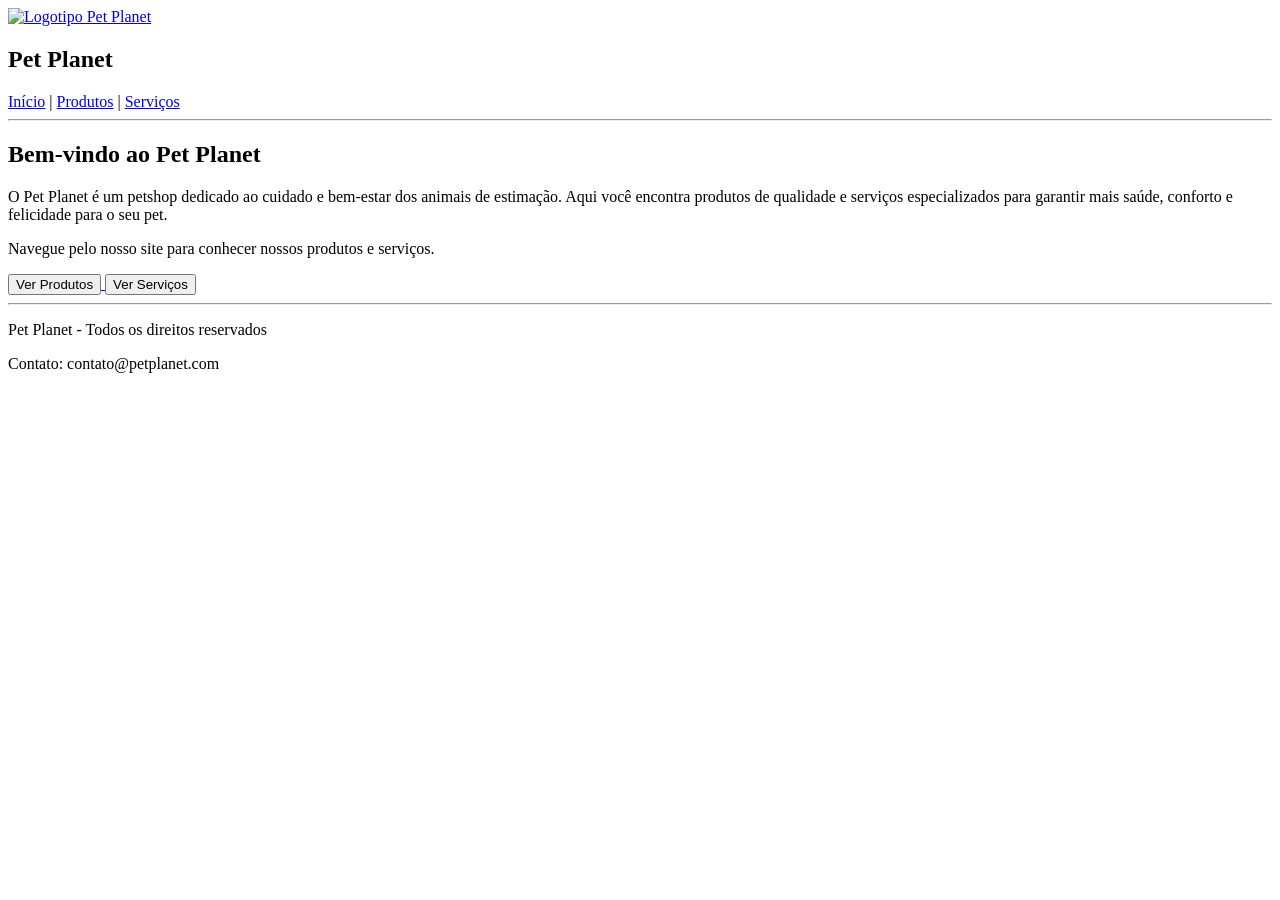
==== index.html @ a3a778d6 "adicionando imagens e paginas" ====
<!DOCTYPE html>
<html lang="pt-BR">

<head>
    <meta charset="UTF-8">
    <meta name="viewport" content="width=device-width, initial-scale=1.0">
    <title>Pet Planet</title>
</head>

<body>

    <header>

        <section id="titulo-site">

            <a href="index.html">
                <img src="images/logo-let-planet.png" alt="Logotipo Pet Planet" width="200">
            </a>

            <h1>Pet Planet</h1>

        </section>

        <nav id="menu-principal">

            <a href="index.html">Início</a> |
            <a href="produtos.html">Produtos</a> |
            <a href="servicos.html">Serviços</a>

        </nav>

    </header>

    <hr>

    <main>

        <section id="apresentacao-site">

            <h2>Bem-vindo ao Pet Planet</h2>

            <p>
                O Pet Planet é um petshop dedicado ao cuidado e bem-estar dos animais de estimação.
                Aqui você encontra produtos de qualidade e serviços especializados
                para garantir mais saúde, conforto e felicidade para o seu pet.
            </p>

            <p>
                Navegue pelo nosso site para conhecer nossos produtos e serviços.
            </p>

        </section>

        <section id="navegacao-principal">

            <a href="produtos.html">
                <button>Ver Produtos</button>
            </a>

            <a href="servicos.html">
                <button>Ver Serviços</button>
            </a>

        </section>

    </main>

    <hr>

    <footer>

        <section id="informacoes-legais">

            <p>Pet Planet - Todos os direitos reservados</p>
            <p>Contato: contato@petplanet.com</p>

        </section>

    </footer>

</body>

</html>
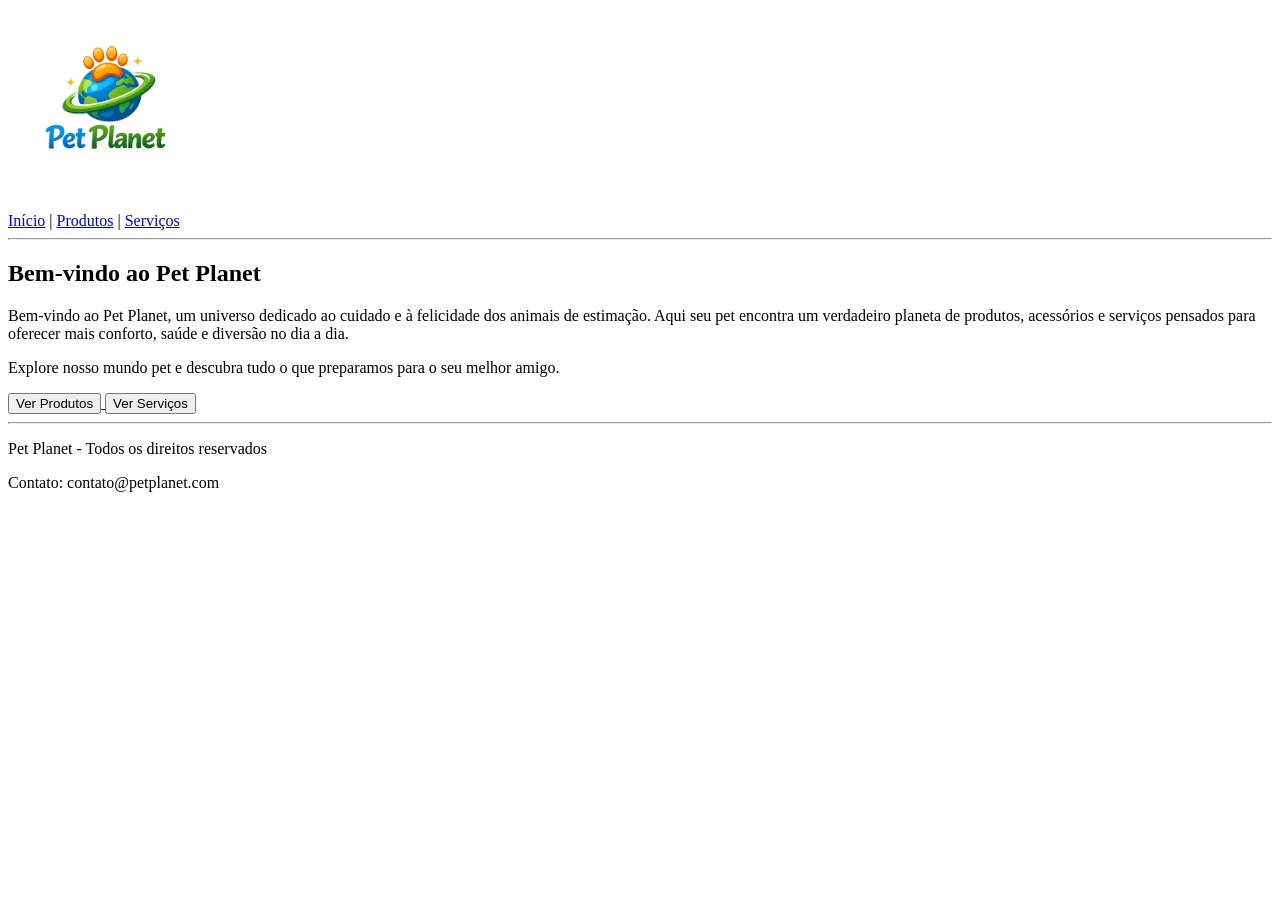
==== commit 4504037e: "pagina de documentacao" ====
--- a/index.html
+++ b/index.html
@@ -13,11 +13,7 @@
 
         <section id="titulo-site">
 
-            <a href="index.html">
-                <img src="images/logo-let-planet.png" alt="Logotipo Pet Planet" width="200">
-            </a>
-
-            <h1>Pet Planet</h1>
+            <img src="images/logo-pet-planet.png" alt="Logotipo Pet Planet" width="200">
 
         </section>
 
@@ -40,13 +36,14 @@
             <h2>Bem-vindo ao Pet Planet</h2>
 
             <p>
-                O Pet Planet é um petshop dedicado ao cuidado e bem-estar dos animais de estimação.
-                Aqui você encontra produtos de qualidade e serviços especializados
-                para garantir mais saúde, conforto e felicidade para o seu pet.
+                Bem-vindo ao Pet Planet, um universo dedicado ao cuidado e à felicidade
+                dos animais de estimação. Aqui seu pet encontra um verdadeiro planeta
+                de produtos, acessórios e serviços pensados para oferecer mais conforto,
+                saúde e diversão no dia a dia.      
             </p>
 
             <p>
-                Navegue pelo nosso site para conhecer nossos produtos e serviços.
+                Explore nosso mundo pet e descubra tudo o que preparamos para o seu melhor amigo.
             </p>
 
         </section>
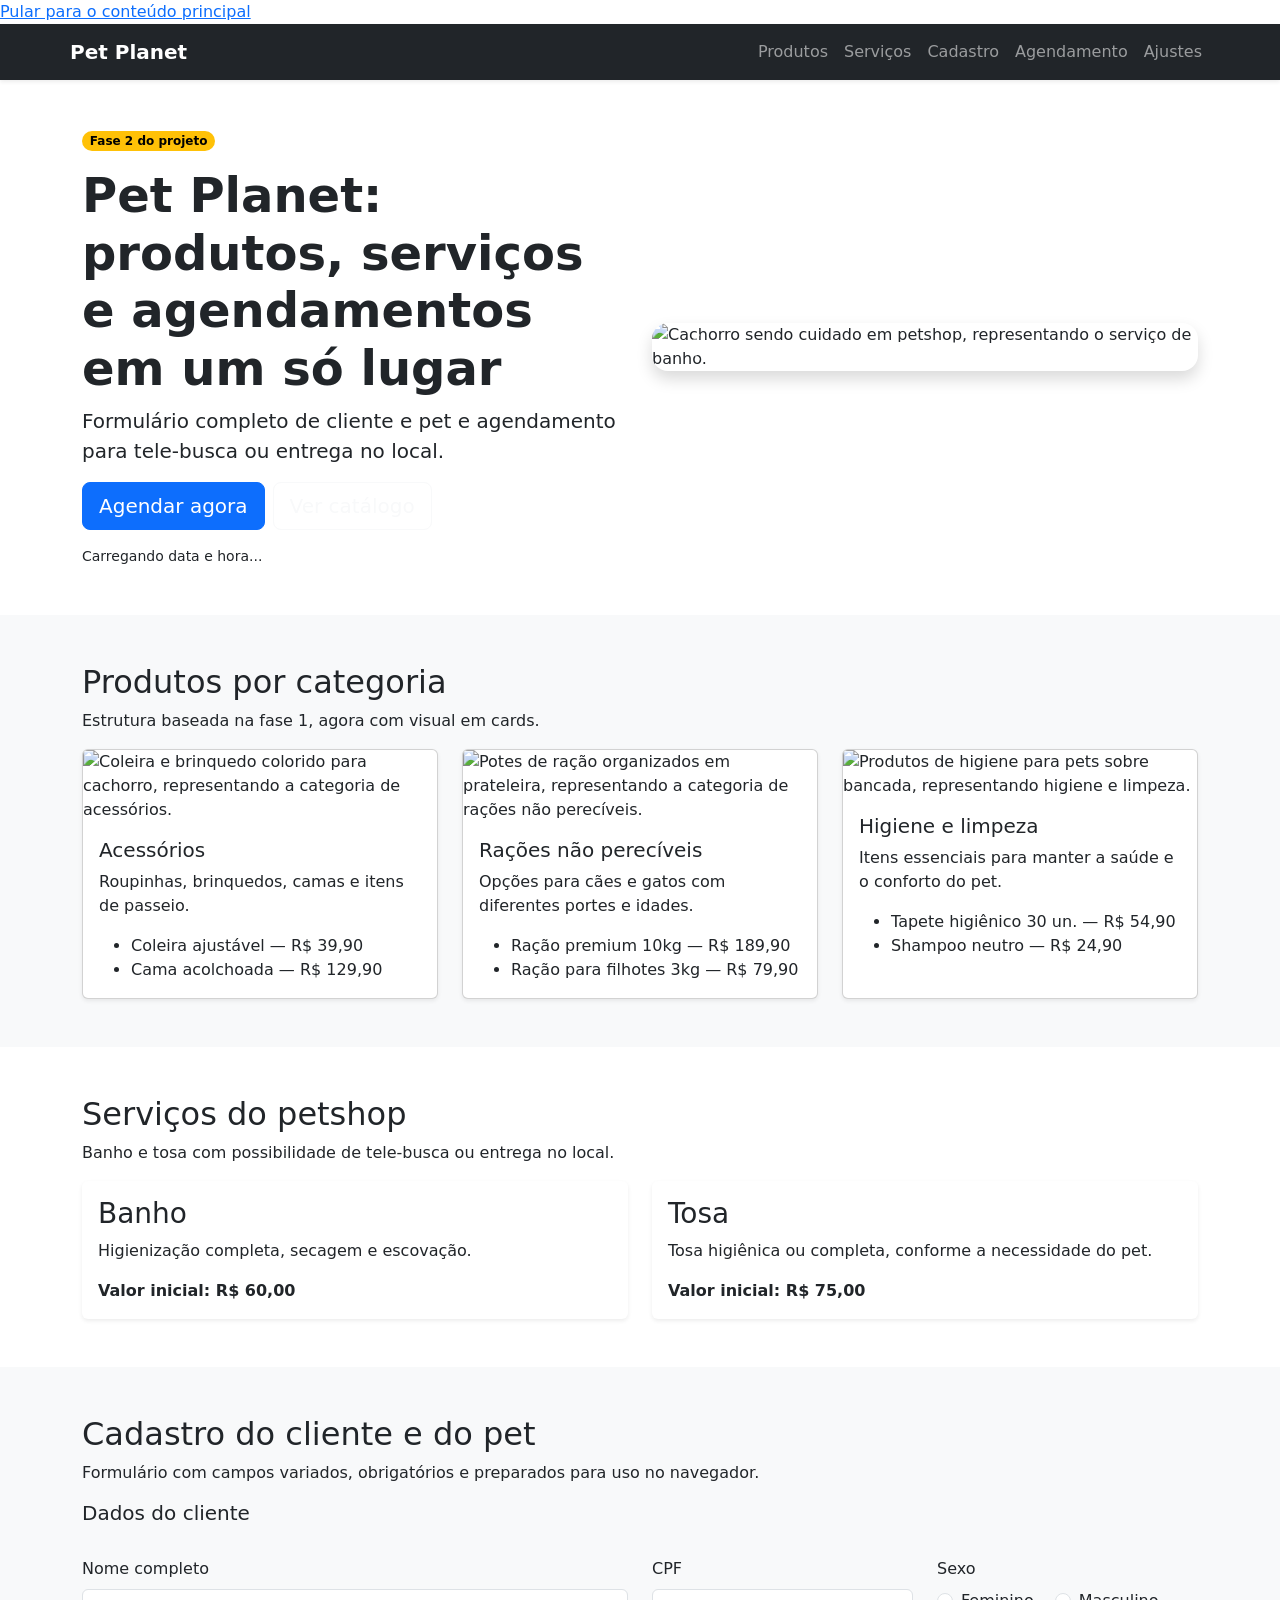
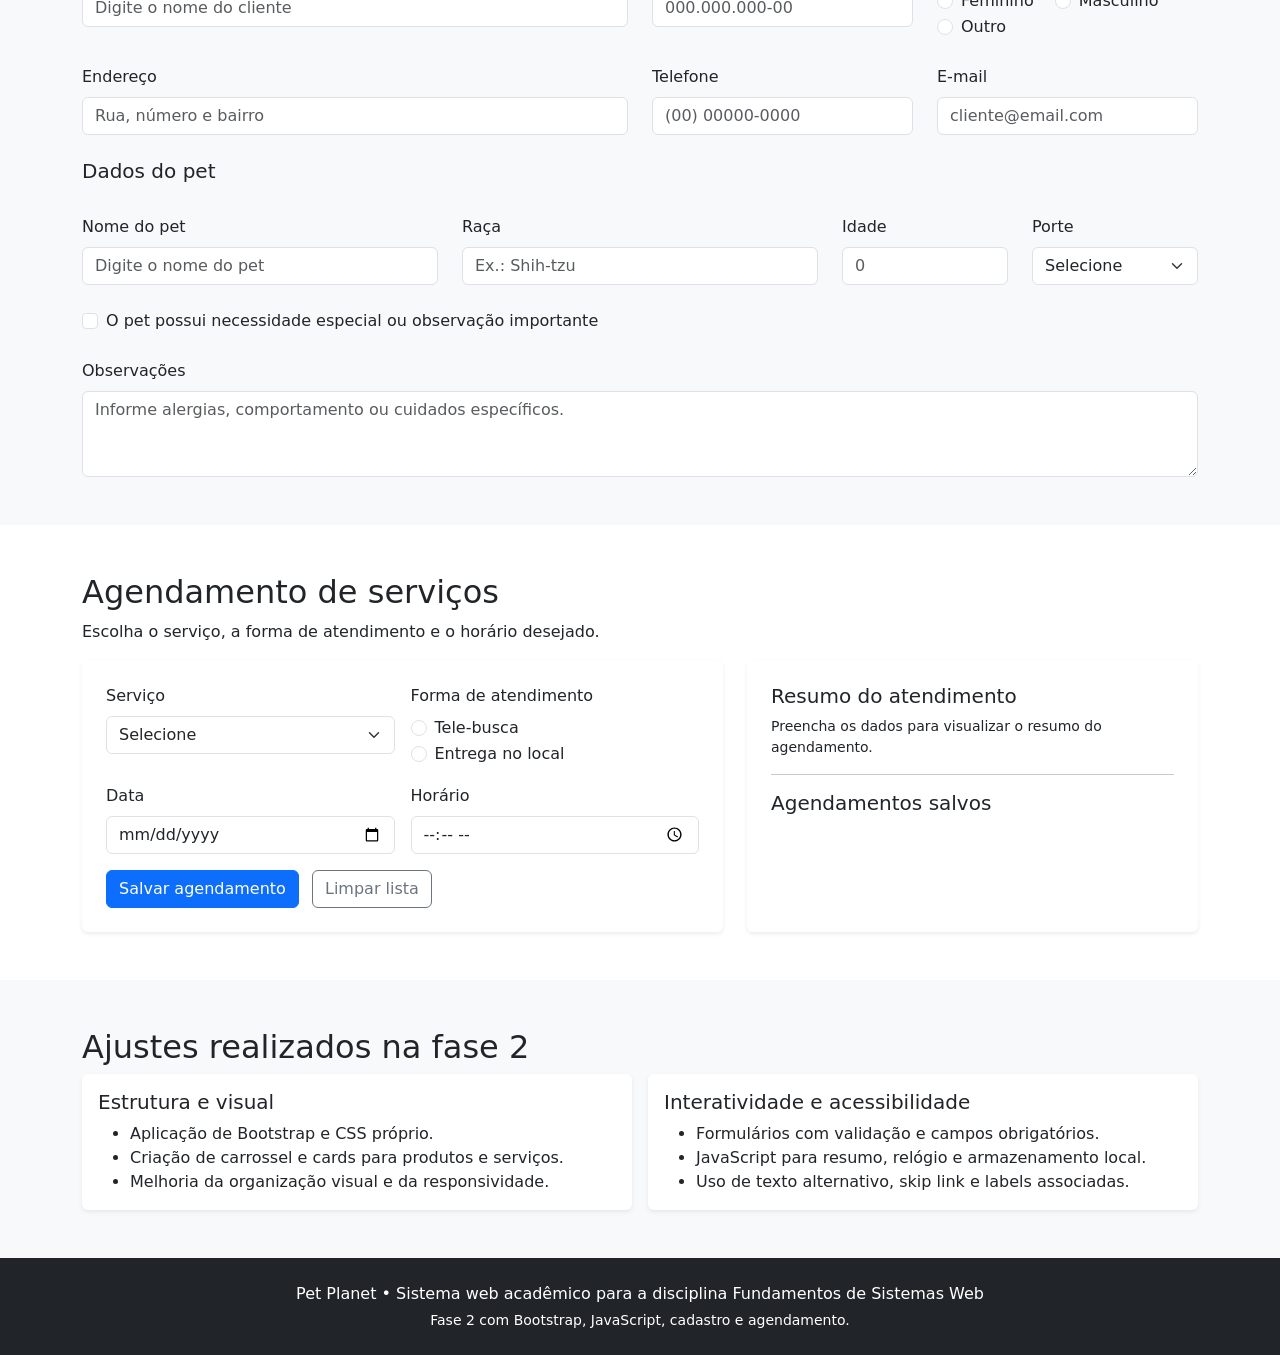
==== commit de1def0d: "Fase 2 index.htm;" ====
--- a/index.html
+++ b/index.html
@@ -1,80 +1,396 @@
 <!DOCTYPE html>
 <html lang="pt-BR">
-
 <head>
-    <meta charset="UTF-8">
-    <meta name="viewport" content="width=device-width, initial-scale=1.0">
-    <title>Pet Planet</title>
+  <meta charset="UTF-8">
+  <meta name="viewport" content="width=device-width, initial-scale=1.0">
+  <title>Pet Planet</title>
+  <meta name="description" content="Sistema web para petshop com catálogo, serviços e agendamento de banho e tosa.">
+  <link href="https://cdn.jsdelivr.net/npm/bootstrap@5.3.3/dist/css/bootstrap.min.css" rel="stylesheet">
+  <link rel="stylesheet" href="styles.css">
 </head>
-
 <body>
-
-    <header>
-
-        <section id="titulo-site">
-
-            <img src="images/logo-pet-planet.png" alt="Logotipo Pet Planet" width="200">
-
-        </section>
-
-        <nav id="menu-principal">
-
-            <a href="index.html">Início</a> |
-            <a href="produtos.html">Produtos</a> |
-            <a href="servicos.html">Serviços</a>
-
-        </nav>
-
-    </header>
-
-    <hr>
-
-    <main>
-
-        <section id="apresentacao-site">
-
-            <h2>Bem-vindo ao Pet Planet</h2>
-
-            <p>
-                Bem-vindo ao Pet Planet, um universo dedicado ao cuidado e à felicidade
-                dos animais de estimação. Aqui seu pet encontra um verdadeiro planeta
-                de produtos, acessórios e serviços pensados para oferecer mais conforto,
-                saúde e diversão no dia a dia.      
-            </p>
-
-            <p>
-                Explore nosso mundo pet e descubra tudo o que preparamos para o seu melhor amigo.
-            </p>
-
-        </section>
-
-        <section id="navegacao-principal">
-
-            <a href="produtos.html">
-                <button>Ver Produtos</button>
-            </a>
-
-            <a href="servicos.html">
-                <button>Ver Serviços</button>
-            </a>
-
-        </section>
-
-    </main>
-
-    <hr>
-
-    <footer>
-
-        <section id="informacoes-legais">
-
-            <p>Pet Planet - Todos os direitos reservados</p>
-            <p>Contato: contato@petplanet.com</p>
-
-        </section>
-
-    </footer>
-
+  <a class="skip-link" href="#conteudo">Pular para o conteúdo principal</a>
+
+  <header class="bg-dark text-white sticky-top shadow-sm">
+    <nav class="navbar navbar-expand-lg navbar-dark container" aria-label="Menu principal">
+      <a class="navbar-brand fw-bold" href="#inicio">Pet Planet</a>
+      <button class="navbar-toggler" type="button" data-bs-toggle="collapse" data-bs-target="#menuPrincipal" aria-controls="menuPrincipal" aria-expanded="false" aria-label="Abrir menu de navegação">
+        <span class="navbar-toggler-icon"></span>
+      </button>
+      <div class="collapse navbar-collapse" id="menuPrincipal">
+        <ul class="navbar-nav ms-auto">
+          <li class="nav-item"><a class="nav-link" href="#produtos">Produtos</a></li>
+          <li class="nav-item"><a class="nav-link" href="#servicos">Serviços</a></li>
+          <li class="nav-item"><a class="nav-link" href="#cadastro">Cadastro</a></li>
+          <li class="nav-item"><a class="nav-link" href="#agendamento">Agendamento</a></li>
+          <li class="nav-item"><a class="nav-link" href="#ajustes">Ajustes</a></li>
+        </ul>
+      </div>
+    </nav>
+  </header>
+
+  <main id="conteudo">
+    <section id="inicio" class="hero-section py-5">
+      <div class="container">
+        <div class="row align-items-center g-4">
+          <div class="col-lg-6">
+            <span class="badge rounded-pill text-bg-warning mb-3">Fase 2 do projeto</span>
+            <h1 class="display-5 fw-bold">Pet Planet: produtos, serviços e agendamentos em um só lugar</h1>
+            <p class="lead">Formulário completo de cliente e pet e agendamento para tele-busca ou entrega no local.</p>
+            <div class="d-flex flex-wrap gap-2">
+              <a href="#agendamento" class="btn btn-primary btn-lg">Agendar agora</a>
+              <a href="#produtos" class="btn btn-outline-light btn-lg">Ver catálogo</a>
+            </div>
+            <p class="mt-3 mb-0 small" id="relogio" aria-live="polite">Carregando data e hora...</p>
+          </div>
+          <div class="col-lg-6">
+            <div id="carouselPetPlanet" class="carousel slide shadow rounded-4 overflow-hidden" data-bs-ride="carousel" aria-label="Carrossel de destaques do petshop">
+              <div class="carousel-indicators">
+                <button type="button" data-bs-target="#carouselPetPlanet" data-bs-slide-to="0" class="active" aria-current="true" aria-label="Slide 1"></button>
+                <button type="button" data-bs-target="#carouselPetPlanet" data-bs-slide-to="1" aria-label="Slide 2"></button>
+                <button type="button" data-bs-target="#carouselPetPlanet" data-bs-slide-to="2" aria-label="Slide 3"></button>
+              </div>
+              <div class="carousel-inner">
+                <div class="carousel-item active">
+                  <img src="https://images.unsplash.com/photo-1517849845537-4d257902454a?auto=format&fit=crop&w=1200&q=80" class="d-block w-100 hero-image" alt="Cachorro sendo cuidado em petshop, representando o serviço de banho.">
+                  <div class="carousel-caption d-none d-md-block">
+                    <h2>Banho com cuidado</h2>
+                    <p>Higiene, conforto e atenção para o seu pet.</p>
+                  </div>
+                </div>
+                <div class="carousel-item">
+                  <img src="https://images.unsplash.com/photo-1548199973-03cce0bbc87b?auto=format&fit=crop&w=1200&q=80" class="d-block w-100 hero-image" alt="Cachorro com brinquedo, representando a categoria de acessórios do petshop.">
+                  <div class="carousel-caption d-none d-md-block">
+                    <h2>Acessórios e diversão</h2>
+                    <p>Produtos selecionados para o dia a dia do seu animal.</p>
+                  </div>
+                </div>
+                <div class="carousel-item">
+                  <img src="https://images.unsplash.com/photo-1516734212186-a967f81ad0d7?auto=format&fit=crop&w=1200&q=80" class="d-block w-100 hero-image" alt="Profissional do petshop segurando um gato, representando atendimento e carinho.">
+                  <div class="carousel-caption d-none d-md-block">
+                    <h2>Agendamento prático</h2>
+                    <p>Escolha o dia, o horário e a forma de entrega do pet.</p>
+                  </div>
+                </div>
+              </div>
+              <button class="carousel-control-prev" type="button" data-bs-target="#carouselPetPlanet" data-bs-slide="prev">
+                <span class="carousel-control-prev-icon" aria-hidden="true"></span>
+                <span class="visually-hidden">Anterior</span>
+              </button>
+              <button class="carousel-control-next" type="button" data-bs-target="#carouselPetPlanet" data-bs-slide="next">
+                <span class="carousel-control-next-icon" aria-hidden="true"></span>
+                <span class="visually-hidden">Próximo</span>
+              </button>
+            </div>
+          </div>
+        </div>
+      </div>
+    </section>
+
+    <section id="produtos" class="py-5 bg-body-tertiary">
+      <div class="container">
+        <div class="section-title">
+          <h2>Produtos por categoria</h2>
+          <p>Estrutura baseada na fase 1, agora com visual em cards.</p>
+        </div>
+        <div class="row g-4">
+          <div class="col-md-6 col-xl-4">
+            <article class="card h-100 shadow-sm">
+              <img src="https://images.unsplash.com/photo-1587300003388-59208cc962cb?auto=format&fit=crop&w=900&q=80" class="card-img-top product-image" alt="Coleira e brinquedo colorido para cachorro, representando a categoria de acessórios.">
+              <div class="card-body">
+                <h3 class="h5">Acessórios</h3>
+                <p>Roupinhas, brinquedos, camas e itens de passeio.</p>
+                <ul class="mb-0">
+                  <li>Coleira ajustável — R$ 39,90</li>
+                  <li>Cama acolchoada — R$ 129,90</li>
+                </ul>
+              </div>
+            </article>
+          </div>
+          <div class="col-md-6 col-xl-4">
+            <article class="card h-100 shadow-sm">
+              <img src="https://images.unsplash.com/photo-1583511655826-05700d52f4d9?auto=format&fit=crop&w=900&q=80" class="card-img-top product-image" alt="Potes de ração organizados em prateleira, representando a categoria de rações não perecíveis.">
+              <div class="card-body">
+                <h3 class="h5">Rações não perecíveis</h3>
+                <p>Opções para cães e gatos com diferentes portes e idades.</p>
+                <ul class="mb-0">
+                  <li>Ração premium 10kg — R$ 189,90</li>
+                  <li>Ração para filhotes 3kg — R$ 79,90</li>
+                </ul>
+              </div>
+            </article>
+          </div>
+          <div class="col-md-6 col-xl-4">
+            <article class="card h-100 shadow-sm">
+              <img src="https://images.unsplash.com/photo-1450778869180-41d0601e046e?auto=format&fit=crop&w=900&q=80" class="card-img-top product-image" alt="Produtos de higiene para pets sobre bancada, representando higiene e limpeza.">
+              <div class="card-body">
+                <h3 class="h5">Higiene e limpeza</h3>
+                <p>Itens essenciais para manter a saúde e o conforto do pet.</p>
+                <ul class="mb-0">
+                  <li>Tapete higiênico 30 un. — R$ 54,90</li>
+                  <li>Shampoo neutro — R$ 24,90</li>
+                </ul>
+              </div>
+            </article>
+          </div>
+        </div>
+      </div>
+    </section>
+
+    <section id="servicos" class="py-5">
+      <div class="container">
+        <div class="section-title">
+          <h2>Serviços do petshop</h2>
+          <p>Banho e tosa com possibilidade de tele-busca ou entrega no local.</p>
+        </div>
+        <div class="row g-4">
+          <div class="col-md-6">
+            <article class="card service-card h-100 border-0 shadow-sm">
+              <div class="card-body">
+                <h3 class="card-title">Banho</h3>
+                <p class="card-text">Higienização completa, secagem e escovação.</p>
+                <p class="fw-semibold mb-0">Valor inicial: R$ 60,00</p>
+              </div>
+            </article>
+          </div>
+          <div class="col-md-6">
+            <article class="card service-card h-100 border-0 shadow-sm">
+              <div class="card-body">
+                <h3 class="card-title">Tosa</h3>
+                <p class="card-text">Tosa higiênica ou completa, conforme a necessidade do pet.</p>
+                <p class="fw-semibold mb-0">Valor inicial: R$ 75,00</p>
+              </div>
+            </article>
+          </div>
+        </div>
+      </div>
+    </section>
+
+    <section id="cadastro" class="py-5 bg-body-tertiary">
+      <div class="container">
+        <div class="section-title">
+          <h2>Cadastro do cliente e do pet</h2>
+          <p>Formulário com campos variados, obrigatórios e preparados para uso no navegador.</p>
+        </div>
+
+        <form id="formCadastro" class="row g-4" novalidate>
+          <div class="col-12">
+            <h3 class="h5">Dados do cliente</h3>
+          </div>
+
+          <div class="col-md-6">
+            <label for="nomeCliente" class="form-label">Nome completo</label>
+            <input type="text" class="form-control" id="nomeCliente" placeholder="Digite o nome do cliente" required>
+            <div class="invalid-feedback">Informe o nome do cliente.</div>
+          </div>
+
+          <div class="col-md-3">
+            <label for="cpfCliente" class="form-label">CPF</label>
+            <input type="text" class="form-control" id="cpfCliente" placeholder="000.000.000-00" required>
+            <div class="invalid-feedback">Informe o CPF.</div>
+          </div>
+
+          <div class="col-md-3">
+            <label class="form-label d-block">Sexo</label>
+            <div class="form-check form-check-inline">
+              <input class="form-check-input" type="radio" name="sexoCliente" id="sexoF" value="Feminino" required>
+              <label class="form-check-label" for="sexoF">Feminino</label>
+            </div>
+            <div class="form-check form-check-inline">
+              <input class="form-check-input" type="radio" name="sexoCliente" id="sexoM" value="Masculino" required>
+              <label class="form-check-label" for="sexoM">Masculino</label>
+            </div>
+            <div class="form-check form-check-inline">
+              <input class="form-check-input" type="radio" name="sexoCliente" id="sexoOutro" value="Outro" required>
+              <label class="form-check-label" for="sexoOutro">Outro</label>
+            </div>
+          </div>
+
+          <div class="col-md-6">
+            <label for="enderecoCliente" class="form-label">Endereço</label>
+            <input type="text" class="form-control" id="enderecoCliente" placeholder="Rua, número e bairro" required>
+            <div class="invalid-feedback">Informe o endereço.</div>
+          </div>
+
+          <div class="col-md-3">
+            <label for="telefoneCliente" class="form-label">Telefone</label>
+            <input type="tel" class="form-control" id="telefoneCliente" placeholder="(00) 00000-0000" required>
+            <div class="invalid-feedback">Informe o telefone.</div>
+          </div>
+
+          <div class="col-md-3">
+            <label for="emailCliente" class="form-label">E-mail</label>
+            <input type="email" class="form-control" id="emailCliente" placeholder="cliente@email.com" required>
+            <div class="invalid-feedback">Informe um e-mail válido.</div>
+          </div>
+
+          <div class="col-12">
+            <h3 class="h5">Dados do pet</h3>
+          </div>
+
+          <div class="col-md-4">
+            <label for="nomePet" class="form-label">Nome do pet</label>
+            <input type="text" class="form-control" id="nomePet" placeholder="Digite o nome do pet" required>
+            <div class="invalid-feedback">Informe o nome do pet.</div>
+          </div>
+
+          <div class="col-md-4">
+            <label for="racaPet" class="form-label">Raça</label>
+            <input type="text" class="form-control" id="racaPet" placeholder="Ex.: Shih-tzu" required>
+            <div class="invalid-feedback">Informe a raça.</div>
+          </div>
+
+          <div class="col-md-2">
+            <label for="idadePet" class="form-label">Idade</label>
+            <input type="number" class="form-control" id="idadePet" min="0" max="30" placeholder="0" required>
+            <div class="invalid-feedback">Informe a idade.</div>
+          </div>
+
+          <div class="col-md-2">
+            <label for="portePet" class="form-label">Porte</label>
+            <select class="form-select" id="portePet" required>
+              <option value="">Selecione</option>
+              <option>Pequeno</option>
+              <option>Médio</option>
+              <option>Grande</option>
+            </select>
+            <div class="invalid-feedback">Selecione o porte.</div>
+          </div>
+
+          <div class="col-12">
+            <div class="form-check">
+              <input class="form-check-input" type="checkbox" id="necessidadesEspeciais">
+              <label class="form-check-label" for="necessidadesEspeciais">
+                O pet possui necessidade especial ou observação importante
+              </label>
+            </div>
+          </div>
+
+          <div class="col-12">
+            <label for="observacoesPet" class="form-label">Observações</label>
+            <textarea class="form-control" id="observacoesPet" rows="3" placeholder="Informe alergias, comportamento ou cuidados específicos."></textarea>
+          </div>
+        </form>
+      </div>
+    </section>
+
+    <section id="agendamento" class="py-5">
+      <div class="container">
+        <div class="section-title">
+          <h2>Agendamento de serviços</h2>
+          <p>Escolha o serviço, a forma de atendimento e o horário desejado.</p>
+        </div>
+
+        <div class="row g-4">
+          <div class="col-lg-7">
+            <form id="formAgendamento" class="card shadow-sm border-0 p-4" novalidate>
+              <div class="row g-3">
+                <div class="col-md-6">
+                  <label for="servico" class="form-label">Serviço</label>
+                  <select id="servico" class="form-select" required>
+                    <option value="">Selecione</option>
+                    <option value="Banho">Banho</option>
+                    <option value="Tosa">Tosa</option>
+                  </select>
+                  <div class="invalid-feedback">Selecione um serviço.</div>
+                </div>
+
+                <div class="col-md-6">
+                  <label class="form-label d-block">Forma de atendimento</label>
+                  <div class="form-check">
+                    <input class="form-check-input" type="radio" name="formaAtendimento" id="teleBusca" value="Tele-busca" required>
+                    <label class="form-check-label" for="teleBusca">Tele-busca</label>
+                  </div>
+                  <div class="form-check">
+                    <input class="form-check-input" type="radio" name="formaAtendimento" id="entregaLocal" value="Entrega no local" required>
+                    <label class="form-check-label" for="entregaLocal">Entrega no local</label>
+                  </div>
+                </div>
+
+                <div class="col-md-6">
+                  <label for="dataAgendamento" class="form-label">Data</label>
+                  <input type="date" id="dataAgendamento" class="form-control" required>
+                  <div class="invalid-feedback">Escolha uma data válida.</div>
+                </div>
+
+                <div class="col-md-6">
+                  <label for="horaAgendamento" class="form-label">Horário</label>
+                  <input type="time" id="horaAgendamento" class="form-control" min="08:00" max="18:00" required>
+                  <div class="invalid-feedback">Escolha um horário entre 08:00 e 18:00.</div>
+                </div>
+
+                <div class="col-12 d-none" id="grupoEnderecoColeta">
+                  <label for="enderecoColeta" class="form-label">Endereço para tele-busca</label>
+                  <input type="text" id="enderecoColeta" class="form-control" placeholder="Informe o endereço da coleta">
+                  <div class="form-text">Este campo será exigido quando a opção tele-busca estiver selecionada.</div>
+                </div>
+
+                <div class="col-12">
+                  <button type="submit" class="btn btn-primary">Salvar agendamento</button>
+                  <button type="button" class="btn btn-outline-secondary ms-2" id="limparAgendamentos">Limpar lista</button>
+                </div>
+              </div>
+            </form>
+          </div>
+
+          <div class="col-lg-5">
+            <aside class="card shadow-sm border-0 p-4 h-100">
+              <h3 class="h5">Resumo do atendimento</h3>
+              <div id="resumoAgendamento" class="small">
+                Preencha os dados para visualizar o resumo do agendamento.
+              </div>
+              <hr>
+              <h3 class="h5">Agendamentos salvos</h3>
+              <ul id="listaAgendamentos" class="list-group list-group-flush" aria-live="polite"></ul>
+            </aside>
+          </div>
+        </div>
+      </div>
+    </section>
+
+    <section id="ajustes" class="py-5 bg-body-tertiary">
+      <div class="container">
+        <div class="section-title">
+          <h2>Ajustes realizados na fase 2</h2>
+        </div>
+        <div class="row g-3">
+          <div class="col-md-6">
+            <div class="card h-100 shadow-sm border-0">
+              <div class="card-body">
+                <h3 class="h5">Estrutura e visual</h3>
+                <ul class="mb-0">
+                  <li>Aplicação de Bootstrap e CSS próprio.</li>
+                  <li>Criação de carrossel e cards para produtos e serviços.</li>
+                  <li>Melhoria da organização visual e da responsividade.</li>
+                </ul>
+              </div>
+            </div>
+          </div>
+          <div class="col-md-6">
+            <div class="card h-100 shadow-sm border-0">
+              <div class="card-body">
+                <h3 class="h5">Interatividade e acessibilidade</h3>
+                <ul class="mb-0">
+                  <li>Formulários com validação e campos obrigatórios.</li>
+                  <li>JavaScript para resumo, relógio e armazenamento local.</li>
+                  <li>Uso de texto alternativo, skip link e labels associadas.</li>
+                </ul>
+              </div>
+            </div>
+          </div>
+        </div>
+      </div>
+    </section>
+  </main>
+
+  <footer class="bg-dark text-white py-4">
+    <div class="container text-center">
+      <p class="mb-1">Pet Planet • Sistema web acadêmico para a disciplina Fundamentos de Sistemas Web</p>
+      <p class="mb-0 small">Fase 2 com Bootstrap, JavaScript, cadastro e agendamento.</p>
+    </div>
+  </footer>
+
+  <script src="https://cdn.jsdelivr.net/npm/bootstrap@5.3.3/dist/js/bootstrap.bundle.min.js"></script>
+  <script src="script.js"></script>
 </body>
-
-</html>+</html>
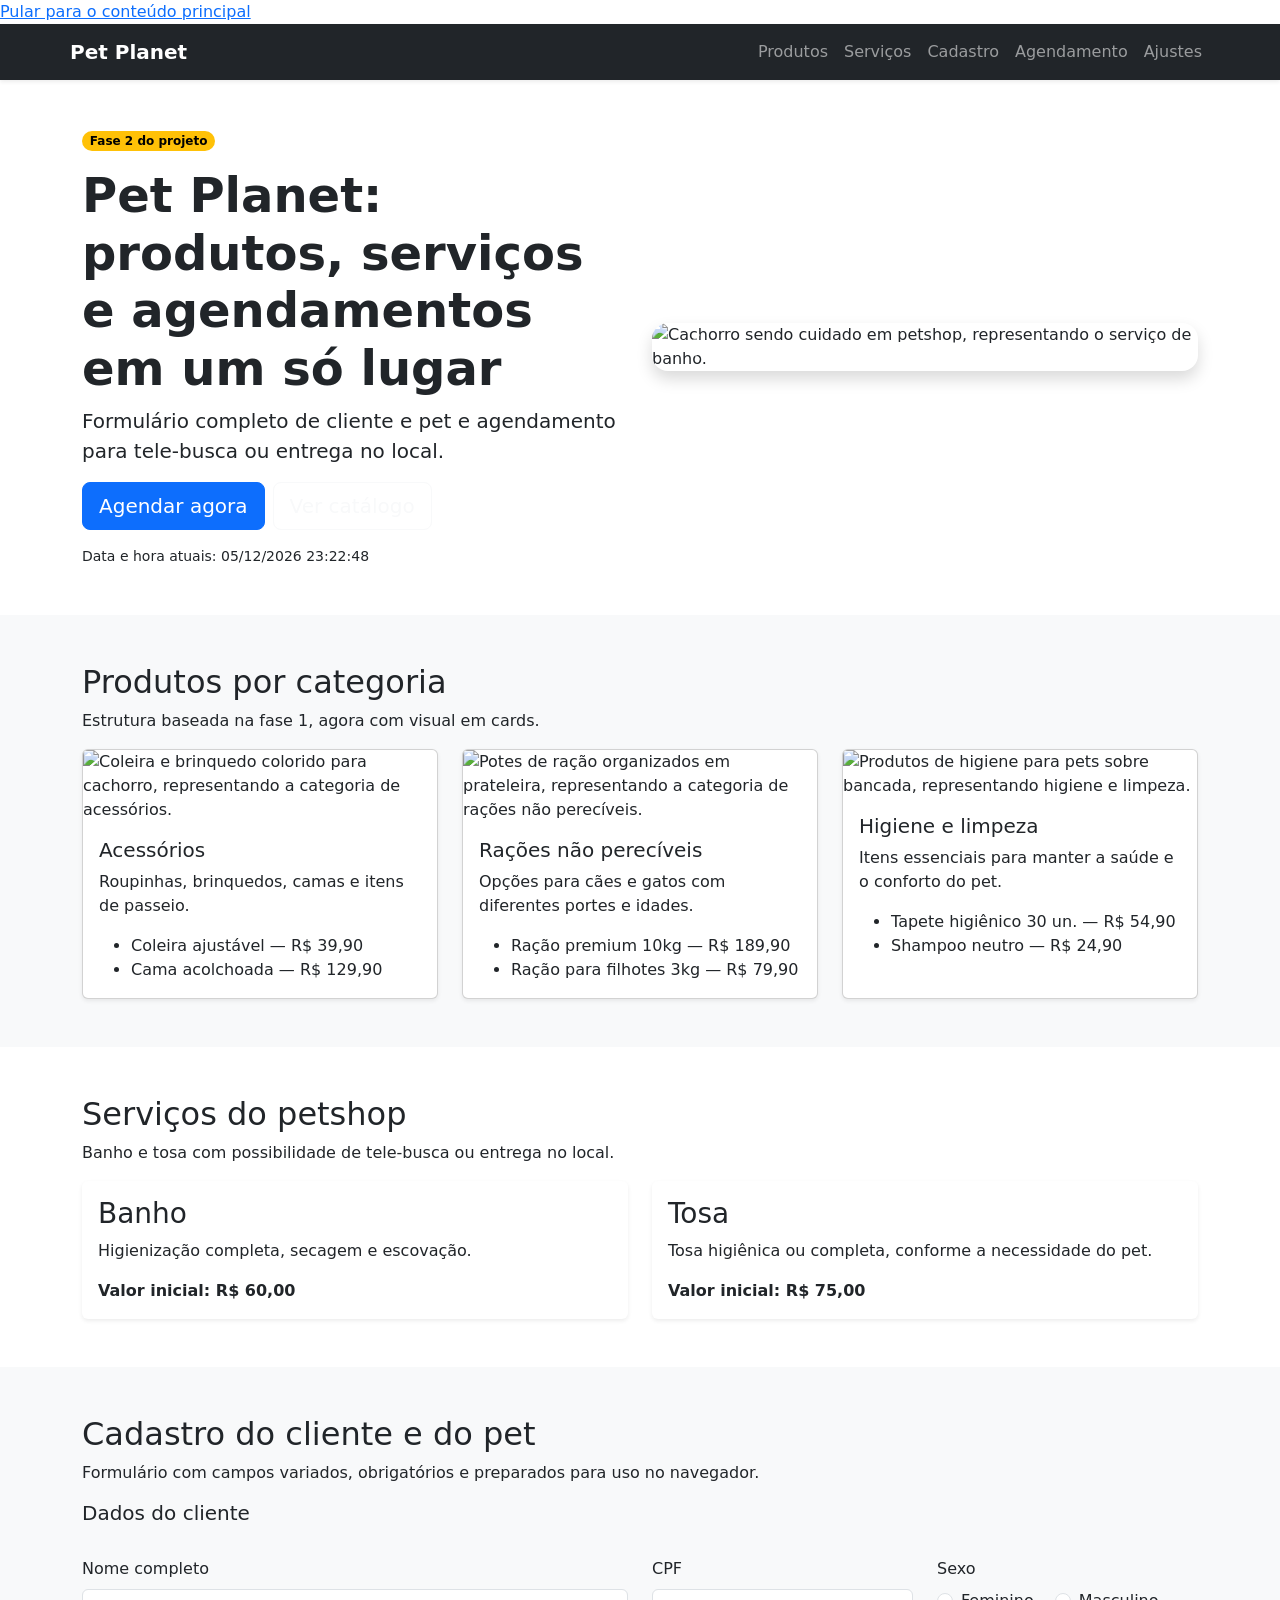
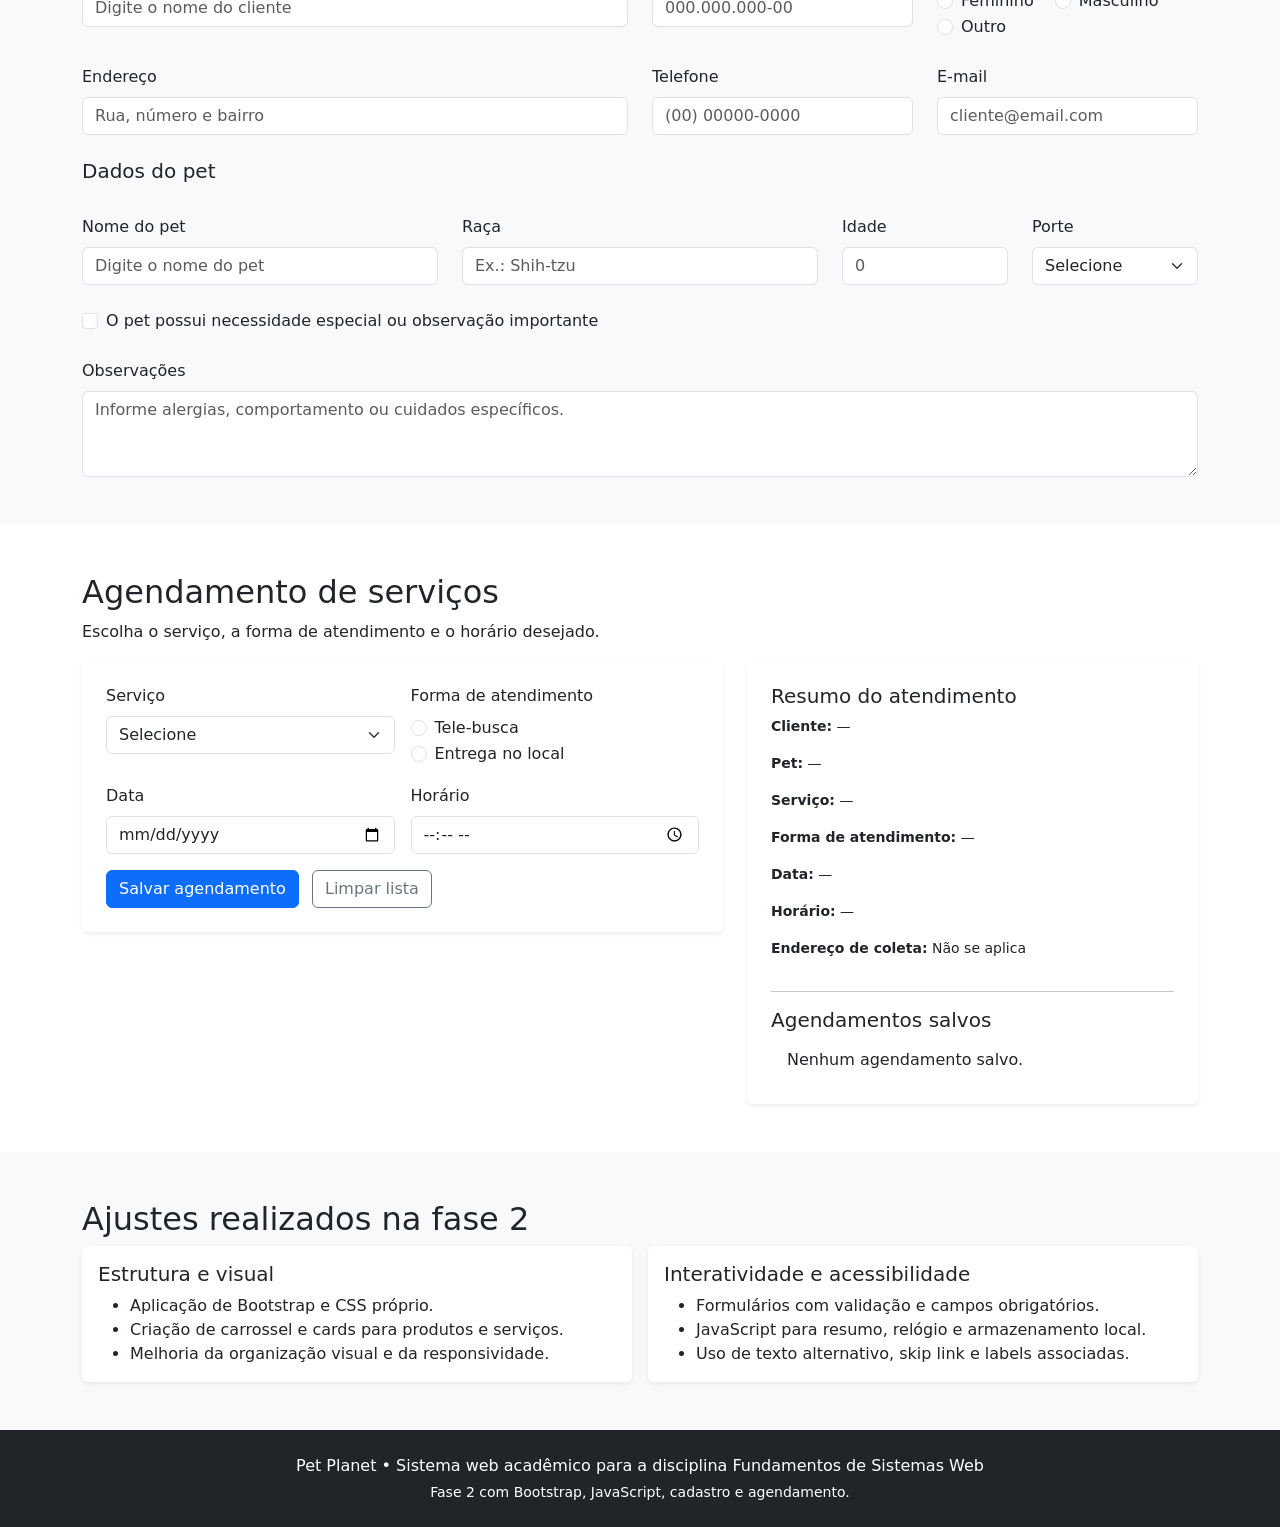
==== commit 2f18cf44: "Add script tag for external JavaScript file" ====
--- a/index.html
+++ b/index.html
@@ -7,6 +7,7 @@
   <meta name="description" content="Sistema web para petshop com catálogo, serviços e agendamento de banho e tosa.">
   <link href="https://cdn.jsdelivr.net/npm/bootstrap@5.3.3/dist/css/bootstrap.min.css" rel="stylesheet">
   <link rel="stylesheet" href="styles.css">
+  <script src="js/script.js"></script>
 </head>
 <body>
   <a class="skip-link" href="#conteudo">Pular para o conteúdo principal</a>
